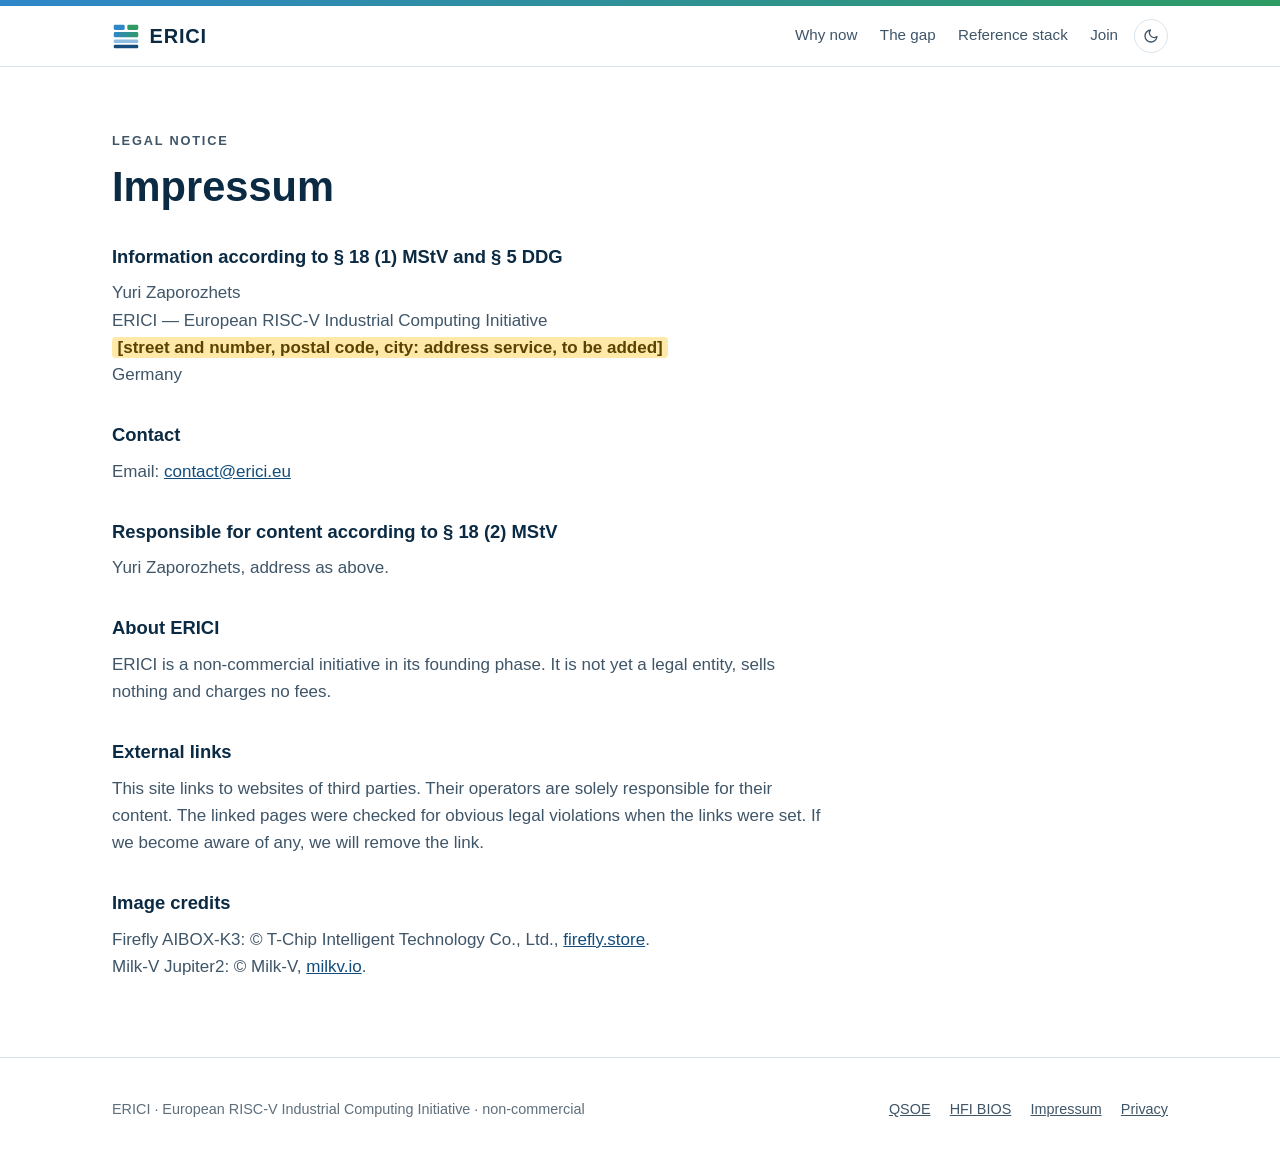
==== impressum.html @ 99420ef9 "Add Impressum and Privacy pages; move page script to site.js Both pages share the site frame and are" ====
<!DOCTYPE html>
<html lang="en">
<head>
  <meta charset="utf-8">
  <meta name="viewport" content="width=device-width, initial-scale=1">
  <title>Impressum — ERICI</title>
  <meta name="description" content="Legal notice for erici.eu.">
  <meta name="robots" content="noindex">
  <meta name="color-scheme" content="light dark">
  <link rel="icon" type="image/svg+xml" href="favicon.svg">
  <link rel="stylesheet" href="style.css">
  <script>
    /* apply a saved theme before first paint */
    try {
      var t = localStorage.getItem("erici-theme");
      if (t === "light" || t === "dark") document.documentElement.setAttribute("data-theme", t);
    } catch (e) {}
  </script>
</head>
<body>

<div class="brand-bar"></div>

<header class="site-head">
  <div class="wrap">
    <a class="logo" href="index.html" aria-label="ERICI home">
      <svg viewBox="0 0 32 32" aria-hidden="true">
        <defs>
          <linearGradient id="lg" x1="0" y1="0" x2="1" y2="0">
            <stop offset="0" stop-color="#2F86C9"/>
            <stop offset="1" stop-color="#2E9B64"/>
          </linearGradient>
        </defs>
        <rect x="2" y="3" width="12.5" height="6" rx="1.6" fill="#2F86C9"/>
        <rect x="17.5" y="3" width="12.5" height="6" rx="1.6" fill="#2E9B64"/>
        <rect x="2" y="11.5" width="28" height="6" rx="1.6" fill="url(#lg)"/>
        <rect x="2" y="20" width="28" height="4" rx="1.4" fill="#2F86C9" opacity="0.55"/>
        <rect x="2" y="26" width="28" height="4" rx="1.4" fill="#124C7C"/>
      </svg>
      ERICI
    </a>
    <nav class="nav" id="nav" aria-label="Sections">
      <a href="index.html#why">Why now</a>
      <a href="index.html#gap">The gap</a>
      <a href="index.html#stack">Reference stack</a>
      <a href="index.html#join">Join</a>
    </nav>
    <div class="head-tools">
      <button class="theme-toggle" id="theme-toggle" type="button" aria-label="Toggle dark mode">
        <svg viewBox="0 0 24 24" fill="none" stroke="currentColor" stroke-width="2"
             stroke-linecap="round" stroke-linejoin="round" aria-hidden="true">
          <path d="M21 12.8A9 9 0 1 1 11.2 3a7 7 0 0 0 9.8 9.8z"/>
        </svg>
      </button>
      <button class="menu-toggle" id="menu-toggle" type="button" aria-label="Menu"
              aria-controls="nav" aria-expanded="false">
        <svg width="18" height="18" viewBox="0 0 24 24" fill="none" stroke="currentColor"
             stroke-width="2" stroke-linecap="round" aria-hidden="true">
          <path d="M4 7h16M4 12h16M4 17h16"/>
        </svg>
      </button>
    </div>
  </div>
</header>

<main class="legal">
  <div class="wrap">
    <p class="section-tag">Legal notice</p>
    <h1>Impressum</h1>

    <h2>Information according to §&nbsp;18&nbsp;(1)&nbsp;MStV and §&nbsp;5&nbsp;DDG</h2>
    <p>
      Yuri Zaporozhets<br>
      ERICI — European RISC-V Industrial Computing Initiative<br>
      <span class="todo">[street and number, postal code, city: address service, to be added]</span><br>
      Germany
    </p>

    <h2>Contact</h2>
    <p>Email: <a href="mailto:contact@erici.eu">contact@erici.eu</a></p>

    <h2>Responsible for content according to §&nbsp;18&nbsp;(2)&nbsp;MStV</h2>
    <p>Yuri Zaporozhets, address as above.</p>

    <h2>About ERICI</h2>
    <p>
      ERICI is a non-commercial initiative in its founding phase. It is not yet a
      legal entity, sells nothing and charges no fees.
    </p>

    <h2>External links</h2>
    <p>
      This site links to websites of third parties. Their operators are solely
      responsible for their content. The linked pages were checked for obvious legal
      violations when the links were set. If we become aware of any, we will remove
      the link.
    </p>

    <h2>Image credits</h2>
    <p>
      Firefly AIBOX-K3: © T-Chip Intelligent Technology Co., Ltd.,
      <a href="https://www.firefly.store/collections/ai-box/products/aibox-k3-risc-v-edge-mini-pc">firefly.store</a>.<br>
      Milk-V Jupiter2: © Milk-V, <a href="https://milkv.io/jupiter2">milkv.io</a>.
    </p>
  </div>
</main>

<footer class="site-foot">
  <div class="wrap">
    <p>ERICI · European RISC-V Industrial Computing Initiative · non-commercial</p>
    <ul>
      <li><a href="https://qsoe.net">QSOE</a></li>
      <li><a href="https://qsoe.net/hfi">HFI BIOS</a></li>
      <li><a href="impressum.html">Impressum</a></li>
      <li><a href="privacy.html">Privacy</a></li>
    </ul>
  </div>
</footer>

<script src="site.js"></script>

</body>
</html>
---- style.css ----
/* ERICI — European RISC-V Industrial Computing Initiative — shared styles */

:root {
  /* palette from the Oct 2026 slides */
  --ink:      #0B2A43;
  --ink-soft: #3F5568;
  --muted:    #5E6E7B;
  --blue0:    #EAF4FB;
  --blue1:    #D4E9F8;
  --blue2:    #8DC3EA;
  --blue3:    #2F86C9;
  --blue4:    #124C7C;
  --green0:   #EAF7EF;
  --green1:   #D5F0DE;
  --green2:   #8ED3A6;
  --green3:   #2E9B64;
  --green4:   #14653D;
  --grey1:    #EEF2F5;
  --grey2:    #AAB6C0;

  --bg:       #FFFFFF;
  --bg-soft:  var(--blue0);
  --surface:  #FFFFFF;
  --line:     #D9E3EB;
  --link:     var(--blue4);
  --brand:    linear-gradient(90deg, var(--blue3), var(--green3));

  --font: "Helvetica Neue", Helvetica, Arial, "Liberation Sans", sans-serif;
  --mono: ui-monospace, "SFMono-Regular", Menlo, Consolas, "Liberation Mono", monospace;

  --wrap: 1120px;
  --gutter: clamp(16px, 4vw, 32px);
}

@media (prefers-color-scheme: dark) {
  :root:not([data-theme="light"]) {
    --ink:      #E6EEF5;
    --ink-soft: #B4C3D0;
    --muted:    #8A9BA9;
    --blue0:    #0F2232;
    --blue1:    #15324A;
    --blue2:    #2F6E9F;
    --blue3:    #4FA3E3;
    --blue4:    #8DC3EA;
    --green0:   #0F261B;
    --green1:   #163826;
    --green2:   #2E7A50;
    --green3:   #4CC08A;
    --green4:   #8ED3A6;
    --grey1:    #1A2632;
    --grey2:    #4A5A68;
    --bg:       #0A1620;
    --bg-soft:  #0E1E2B;
    --surface:  #102231;
    --line:     #1F3446;
    --link:     #8DC3EA;
  }
}

:root[data-theme="dark"] {
  --ink:      #E6EEF5;
  --ink-soft: #B4C3D0;
  --muted:    #8A9BA9;
  --blue0:    #0F2232;
  --blue1:    #15324A;
  --blue2:    #2F6E9F;
  --blue3:    #4FA3E3;
  --blue4:    #8DC3EA;
  --green0:   #0F261B;
  --green1:   #163826;
  --green2:   #2E7A50;
  --green3:   #4CC08A;
  --green4:   #8ED3A6;
  --grey1:    #1A2632;
  --grey2:    #4A5A68;
  --bg:       #0A1620;
  --bg-soft:  #0E1E2B;
  --surface:  #102231;
  --line:     #1F3446;
  --link:     #8DC3EA;
}

* { box-sizing: border-box; }

html {
  -webkit-text-size-adjust: 100%;
  scroll-behavior: smooth;
  scroll-padding-top: 72px;
}

body {
  margin: 0;
  font-family: var(--font);
  font-size: 17px;
  line-height: 1.6;
  color: var(--ink);
  background: var(--bg);
  overflow-x: hidden;
}

a { color: var(--link); }
a:hover { color: var(--green3); }

.wrap {
  max-width: var(--wrap);
  margin: 0 auto;
  padding: 0 var(--gutter);
}

/* ---- brand bar: the blue-to-green strip from the slides ---- */
.brand-bar {
  height: 6px;
  background: var(--brand);
}

/* ---- header ---- */
.site-head {
  position: sticky;
  top: 0;
  z-index: 10;
  background: color-mix(in srgb, var(--bg) 88%, transparent);
  backdrop-filter: blur(8px);
  -webkit-backdrop-filter: blur(8px);
  border-bottom: 1px solid var(--line);
}
.site-head .wrap {
  display: flex;
  align-items: center;
  justify-content: space-between;
  gap: 1rem;
  min-height: 60px;
}
.logo {
  display: flex;
  align-items: center;
  gap: 0.6rem;
  color: var(--ink);
  text-decoration: none;
  font-weight: 700;
  font-size: 1.25rem;
  letter-spacing: 0.04em;
}
.logo:hover { color: var(--ink); }
.logo svg { width: 28px; height: 28px; flex: none; }

.nav {
  display: flex;
  align-items: center;
  gap: 0.2rem 1.4rem;
}
.nav a {
  color: var(--ink-soft);
  text-decoration: none;
  font-size: 0.95rem;
  padding: 0.3rem 0;
  border-bottom: 2px solid transparent;
}
.nav a:hover { color: var(--ink); border-bottom-color: var(--green3); }

.theme-toggle {
  border: 1px solid var(--line);
  background: var(--surface);
  color: var(--ink-soft);
  border-radius: 999px;
  width: 34px;
  height: 34px;
  display: grid;
  place-items: center;
  cursor: pointer;
  flex: none;
}
.theme-toggle:hover { color: var(--ink); border-color: var(--blue2); }
.theme-toggle svg { width: 16px; height: 16px; }

.head-tools { display: flex; align-items: center; gap: 0.5rem; }
.nav { margin-left: auto; }
.menu-toggle { display: none; }

/* ---- hero ---- */
.hero {
  background:
    radial-gradient(60% 80% at 85% 20%, color-mix(in srgb, var(--green1) 70%, transparent), transparent 70%),
    linear-gradient(180deg, var(--bg-soft) 0%, var(--bg) 100%);
  padding: clamp(3rem, 8vw, 6rem) 0 clamp(3rem, 7vw, 5rem);
}
.hero .wrap {
  display: grid;
  grid-template-columns: minmax(0, 1.15fr) minmax(0, 1fr);
  gap: clamp(2rem, 5vw, 4rem);
  align-items: center;
}
.eyebrow {
  display: flex;
  align-items: center;
  gap: 0.7rem;
  margin: 0 0 1.2rem;
  color: var(--green4);
  font-weight: 700;
  font-size: 0.85rem;
  letter-spacing: 0.12em;
  text-transform: uppercase;
}
.eyebrow::before {
  content: "";
  width: 4px;
  height: 1.4em;
  background: var(--green3);
  flex: none;
}
.hero h1 {
  margin: 0;
  font-size: clamp(2.3rem, 5.4vw, 3.9rem);
  line-height: 1.08;
  letter-spacing: -0.015em;
  font-weight: 700;
}
.hero h1 .accent {
  background: var(--brand);
  -webkit-background-clip: text;
  background-clip: text;
  color: transparent;
}
.lede {
  margin: 1.4rem 0 0;
  max-width: 36em;
  font-size: clamp(1.05rem, 1.6vw, 1.2rem);
  color: var(--ink-soft);
}
.badges {
  display: flex;
  flex-wrap: wrap;
  gap: 0.5rem;
  margin: 1.6rem 0 0;
  padding: 0;
  list-style: none;
}
.badge {
  font-size: 0.82rem;
  font-weight: 600;
  padding: 0.3rem 0.75rem;
  border-radius: 999px;
  border: 1px solid var(--blue2);
  background: var(--blue1);
  color: var(--blue4);
}
.badge.green {
  border-color: var(--green2);
  background: var(--green1);
  color: var(--green4);
}
.cta {
  display: flex;
  flex-wrap: wrap;
  gap: 0.8rem;
  margin: 2rem 0 0;
}
.btn {
  display: inline-block;
  padding: 0.75rem 1.3rem;
  border-radius: 8px;
  font-weight: 600;
  text-decoration: none;
  border: 1.5px solid var(--blue3);
  color: var(--blue4);
  background: var(--surface);
}
.btn:hover { border-color: var(--green3); color: var(--green4); }
.btn.primary {
  border-color: transparent;
  background: var(--blue4);
  color: #FFFFFF;
}
.btn.primary:hover { background: var(--green4); color: #FFFFFF; }
:root[data-theme="dark"] .btn.primary { background: var(--blue3); color: #06121C; }
@media (prefers-color-scheme: dark) {
  :root:not([data-theme="light"]) .btn.primary { background: var(--blue3); color: #06121C; }
}

/* ---- hero stack figure (teaser for the reference stack section) ---- */
.stack {
  margin: 0;
  display: grid;
  gap: 8px;
}
.layer {
  border-radius: 8px;
  border: 1.5px solid var(--blue3);
  background: var(--blue1);
  padding: 0.7rem 1rem;
  text-align: center;
  line-height: 1.3;
}
.layer b { display: block; font-size: 1rem; }
.layer span { font-size: 0.82rem; color: var(--ink-soft); }
.layer.green { border-color: var(--green3); background: var(--green1); }
.layer.hv {
  /* fixed solid fills: white text must stay readable in both themes */
  border-color: #14653D;
  background: #2E9B64;
  color: #FFFFFF;
}
.layer.hv span { color: rgba(255, 255, 255, 0.85); }
.layer.soc {
  border-color: #124C7C;
  background: #124C7C;
  color: #FFFFFF;
}
.layer.soc span { color: rgba(255, 255, 255, 0.8); }
.parts {
  display: grid;
  grid-template-columns: 1fr 1fr;
  gap: 8px;
}
.stack figcaption {
  margin-top: 0.4rem;
  font-size: 0.82rem;
  color: var(--muted);
  text-align: center;
}
.stack figcaption a { color: inherit; }

/* ---- sections ---- */
.section {
  padding: clamp(3rem, 7vw, 5rem) 0;
  border-top: 1px solid var(--line);
}
.section.alt { background: var(--bg-soft); }
.section-tag {
  margin: 0 0 0.4rem;
  color: var(--green4);
  font-weight: 700;
  font-size: 0.8rem;
  letter-spacing: 0.14em;
  text-transform: uppercase;
}
.section h2 {
  margin: 0 0 1rem;
  font-size: clamp(1.7rem, 3.4vw, 2.3rem);
  line-height: 1.15;
}
.section p { max-width: 42em; color: var(--ink-soft); }
.section p.wide { max-width: none; }   /* intro above full-width content */
.placeholder {
  border: 1.5px dashed var(--grey2);
  border-radius: 8px;
  padding: 1.2rem 1.4rem;
  color: var(--muted);
  font-size: 0.95rem;
  max-width: 42em;
}

/* ---- why now: reasons ---- */
.reasons {
  display: grid;
  grid-template-columns: repeat(4, minmax(0, 1fr));
  gap: 1.2rem;
  margin: 2rem 0 0;
}
.reason {
  border: 1px solid var(--line);
  border-top: 4px solid var(--blue3);
  border-radius: 10px;
  background: var(--surface);
  padding: 1.1rem 1.2rem 1.2rem;
}
.reason:nth-child(even) { border-top-color: var(--green3); }
.reason .num {
  display: inline-grid;
  place-items: center;
  width: 1.9rem;
  height: 1.9rem;
  border-radius: 50%;
  background: var(--green3);
  color: #FFFFFF;
  font-weight: 700;
  font-size: 0.95rem;
}
.reason h3 { margin: 0.7rem 0 0.4rem; font-size: 1.1rem; line-height: 1.25; }
.section .reason p { margin: 0; font-size: 0.95rem; }

/* ---- why now: timeline ---- */
.timeline {
  list-style: none;
  margin: 0;
  padding: 0;
  display: grid;
  grid-template-columns: repeat(6, minmax(0, 1fr));
  position: relative;
}
/* the rail: blue-to-green, like the brand bar */
.timeline::before {
  content: "";
  position: absolute;
  left: 0;
  right: 0;
  top: 0.55rem;
  height: 3px;
  background: var(--brand);
  border-radius: 2px;
}
.timeline li {
  position: relative;
  padding: 1.7rem 0.8rem 0 0;
}
.timeline li::before {
  content: "";
  position: absolute;
  top: 0.15rem;
  left: 0;
  width: 0.85rem;
  height: 0.85rem;
  border-radius: 50%;
  background: var(--bg);
  border: 3px solid var(--blue3);
}
.section.alt .timeline li::before { background: var(--bg-soft); }
.timeline li.now::before { background: var(--green3); border-color: var(--green3); }
.timeline b { display: block; font-size: 1.15rem; }
.timeline span { display: block; font-size: 0.9rem; color: var(--ink-soft); line-height: 1.4; }
.timeline li.now b { color: var(--green4); }

.closing { margin-top: 2.5rem; font-size: 1.08rem; }

/* ---- the gap: product cards ---- */
.products {
  display: grid;
  grid-template-columns: repeat(2, minmax(0, 1fr));
  gap: 1.5rem;
  margin: 2rem 0 0;
}
.product {
  display: flex;
  flex-direction: column;
  border: 1px solid var(--line);
  border-radius: 10px;
  overflow: hidden;
  background: var(--surface);
}
.product-img {
  display: flex;
  align-items: center;
  justify-content: center;
  height: 240px;
  padding: 1rem;
  overflow: hidden;
}
/* each photo sits on the background it was shot on */
.product-img.light { background: #FFFFFF; }
.product-img.light img { height: 150%; max-width: none; }   /* trim the photo's white margin */
.product-img.dark {
  background: #010101;
}
/* the Milk-V photo has its own black-to-green backdrop: fade its top and right edges to black */
.product-img.dark img {
  -webkit-mask-image: linear-gradient(to left, transparent 0, #000 30%),
                      linear-gradient(to bottom, transparent 0, #000 20%);
  -webkit-mask-composite: source-in;
  mask-image: linear-gradient(to left, transparent 0, #000 30%),
              linear-gradient(to bottom, transparent 0, #000 20%);
  mask-composite: intersect;
}
.product-img img {
  display: block;
  height: 100%;
  width: auto;
  max-width: 100%;
  object-fit: contain;
}
.product-body { padding: 1.1rem 1.3rem 1.2rem; display: flex; flex-direction: column; flex: 1; }
.product h3 { margin: 0; font-size: 1.2rem; }
.product .maker { margin: 0.15rem 0 0.7rem; font-size: 0.9rem; color: var(--muted); }
.product ul { margin: 0 0 1rem; padding-left: 1.1rem; color: var(--ink-soft); font-size: 0.95rem; }
.product li { margin: 0.2rem 0; }
.product .credit {
  margin: auto 0 0;
  padding-top: 0.7rem;
  border-top: 1px solid var(--line);
  font-size: 0.8rem;
  color: var(--muted);
}

/* ---- the gap: checklist ---- */
.sub { margin: 3rem 0 1rem; font-size: 1.3rem; }
.table-scroll { overflow-x: auto; }
.checklist {
  width: 100%;
  border-collapse: collapse;
  background: var(--surface);
  border: 1px solid var(--line);
  border-radius: 10px;
  overflow: hidden;
  font-size: 0.95rem;
}
.checklist th,
.checklist td {
  padding: 0.7rem 1rem;
  text-align: left;
  border-bottom: 1px solid var(--line);
  vertical-align: middle;
}
.checklist thead th {
  background: var(--blue1);
  color: var(--blue4);
  font-size: 0.8rem;
  letter-spacing: 0.08em;
  text-transform: uppercase;
}
.checklist tbody th { font-weight: 500; color: var(--ink); }
.checklist tbody tr:last-child > * { border-bottom: 0; }
.checklist td { white-space: nowrap; width: 1%; }
.mark {
  display: inline-flex;
  align-items: center;
  gap: 0.4rem;
  font-size: 0.85rem;
  font-weight: 600;
}
.mark::before {
  content: "";
  width: 0.7rem;
  height: 0.7rem;
  border-radius: 50%;
  flex: none;
}
.mark.yes  { color: var(--green4); }
.mark.yes::before  { background: var(--green3); }
.mark.part { color: var(--blue4); }
.mark.part::before { background: linear-gradient(90deg, var(--blue3) 50%, transparent 50%);
                     border: 1.5px solid var(--blue3); }
.mark.none { color: var(--muted); }
.mark.none::before { border: 1.5px solid var(--grey2); }

.note { font-size: 0.85rem; color: var(--muted) !important; margin-top: 1rem; }
.takeaway {
  margin: 2rem 0 0;
  padding: 1.1rem 1.4rem;
  border-left: 4px solid var(--green3);
  background: var(--green0);
  border-radius: 0 8px 8px 0;
  color: var(--ink) !important;
  font-size: 1.08rem;
  font-weight: 500;
}

/* ---- reference stack: layer table ---- */
.layers { margin: 2rem 0 0; display: grid; gap: 8px; }
.lrow {
  display: grid;
  grid-template-columns: minmax(0, 15rem) minmax(0, 1.3fr) minmax(0, 1fr);
  gap: 0;
  border: 1px solid var(--line);
  border-radius: 10px;
  overflow: hidden;
  background: var(--surface);
}
.lrow > * { padding: 0.85rem 1.1rem; }
.lrow.head {
  border: 0;
  background: none;
  font-size: 0.78rem;
  font-weight: 700;
  letter-spacing: 0.1em;
  text-transform: uppercase;
  color: var(--muted);
}
.lrow.head > * { padding-top: 0; padding-bottom: 0.2rem; }
.lname b, .lex b { display: block; line-height: 1.3; }
.lname span, .lex span { display: block; font-size: 0.88rem; line-height: 1.4; }
.lname span { opacity: 0.85; }
.lex span { color: var(--ink-soft); }
.lex b a { color: inherit; text-decoration-color: var(--blue2); text-underline-offset: 3px; }
.lex b a:hover { color: var(--green3); }
/* layer colors match the hero stack; fixed fills keep white text readable in both themes */
.l-gp { background: var(--blue1); border-right: 3px solid var(--blue3); }
.l-rt { background: var(--green1); border-right: 3px solid var(--green3); }
.l-hv { background: #2E9B64; color: #FFFFFF; }
.l-fw { background: var(--blue1); border-right: 3px solid var(--blue3); }
.l-hw { background: #124C7C; color: #FFFFFF; }
.alts {
  list-style: none;
  margin: 0;
  display: flex;
  flex-wrap: wrap;
  align-content: center;
  gap: 0.4rem;
  border-left: 1px dashed var(--line);
}
.alts li {
  font-size: 0.85rem;
  padding: 0.2rem 0.65rem;
  border-radius: 999px;
  border: 1px solid var(--grey2);
  color: var(--ink-soft);
  background: var(--bg);
}

/* ---- reference stack: boot example ---- */
.boot {
  display: grid;
  grid-template-columns: minmax(0, 1fr) minmax(0, 1fr);
  gap: 1rem clamp(2rem, 5vw, 4rem);
  align-items: center;
  margin-top: 1.5rem;
}
.code {
  margin: 0;
  padding: 1.1rem 1.3rem;
  border-radius: 10px;
  background: #0B2A43;
  color: #E6EEF5;
  font-family: var(--mono);
  font-size: 0.9rem;
  line-height: 1.6;
  overflow-x: auto;
}
.code .c { color: #8ED3A6; }

/* ---- join ---- */
.join {
  display: grid;
  grid-template-columns: minmax(0, 1fr) minmax(0, 1fr);
  gap: 1rem clamp(2rem, 5vw, 4rem);
}
.join .sub { margin-top: 2rem; }
.invite, .principles { list-style: none; margin: 0; padding: 0; }
.invite li {
  padding: 0.75rem 0 0.75rem 1.1rem;
  border-left: 3px solid var(--blue3);
  margin-bottom: 0.6rem;
  background: var(--surface);
  border-radius: 0 8px 8px 0;
}
.invite li:nth-child(even) { border-left-color: var(--green3); }
.invite b { display: block; }
.invite span { display: block; font-size: 0.92rem; color: var(--ink-soft); }
.principles li {
  position: relative;
  padding: 0 0 0.9rem 1.8rem;
  color: var(--ink-soft);
}
.principles li::before {
  content: "";
  position: absolute;
  left: 0;
  top: 0.3rem;
  width: 1rem;
  height: 1rem;
  border-radius: 50%;
  background: var(--green3);
  /* check mark */
  -webkit-mask: url("data:image/svg+xml,%3Csvg xmlns='http://www.w3.org/2000/svg' viewBox='0 0 16 16'%3E%3Ccircle cx='8' cy='8' r='8'/%3E%3C/svg%3E");
}
.principles li::after {
  content: "";
  position: absolute;
  left: 0.33rem;
  top: 0.48rem;
  width: 0.3rem;
  height: 0.52rem;
  border: solid #FFFFFF;
  border-width: 0 2px 2px 0;
  transform: rotate(45deg);
}
.principles b { color: var(--ink); }
.contact {
  margin-top: 1.2rem;
  padding: 1.4rem 1.5rem;
  border-radius: 10px;
  background: var(--surface);
  border: 1px solid var(--line);
  position: relative;
  overflow: hidden;
}
.contact::before {
  content: "";
  position: absolute;
  top: 0;
  left: 0;
  right: 0;
  height: 4px;
  background: var(--brand);
}
.contact-title { margin: 0 0 0.9rem; font-size: 1.2rem; font-weight: 700; color: var(--ink) !important; }
.section .contact-who { margin: 0.9rem 0 0; font-size: 0.88rem; color: var(--muted); }

/* ---- footer ---- */
.site-foot {
  border-top: 1px solid var(--line);
  padding: 2.5rem 0 3rem;
  font-size: 0.9rem;
  color: var(--muted);
}
.site-foot .wrap {
  display: flex;
  flex-wrap: wrap;
  justify-content: space-between;
  gap: 1rem 2rem;
}
.site-foot p { margin: 0; }
.site-foot ul {
  display: flex;
  flex-wrap: wrap;
  gap: 0.4rem 1.2rem;
  margin: 0;
  padding: 0;
  list-style: none;
}
.site-foot a { color: var(--ink-soft); }

/* ---- responsive ---- */
@media (max-width: 1000px) {
  .reasons { grid-template-columns: repeat(2, minmax(0, 1fr)); }
}

@media (max-width: 860px) {
  .hero .wrap { grid-template-columns: 1fr; }
  .products { grid-template-columns: 1fr; }
  .join { grid-template-columns: 1fr; }
  .boot { grid-template-columns: 1fr; }
  .lrow { grid-template-columns: minmax(0, 12rem) minmax(0, 1fr); }
  .lrow .alts { grid-column: 1 / -1; border-left: 0; border-top: 1px dashed var(--line); }
  .lrow.head { display: none; }
  .alts::before { content: "Alternatives:"; font-size: 0.85rem; color: var(--muted); padding: 0.2rem 0.2rem 0.2rem 0; }
  .stack { max-width: 460px; }
}

@media (max-width: 720px) {
  .menu-toggle {
    display: grid;
    place-items: center;
    width: 34px;
    height: 34px;
    border: 1px solid var(--line);
    border-radius: 8px;
    background: var(--surface);
    color: var(--ink);
    cursor: pointer;
  }
  .nav {
    position: absolute;
    top: 100%;
    left: 0;
    right: 0;
    flex-direction: column;
    align-items: stretch;
    gap: 0;
    padding: 0.4rem var(--gutter) 0.8rem;
    background: var(--bg);
    border-bottom: 1px solid var(--line);
    display: none;
  }
  .nav.open { display: flex; }
  .reasons { grid-template-columns: 1fr; }
  /* vertical timeline on phones */
  .timeline { grid-template-columns: 1fr; padding-left: 1.6rem; }
  .lrow { grid-template-columns: 1fr; }
  .lname { border-right: 0 !important; }
  .timeline::before { left: 0.4rem; right: auto; top: 0.3rem; bottom: 0.3rem; width: 3px; height: auto;
                      background: linear-gradient(180deg, var(--blue3), var(--green3)); }
  .timeline li { padding: 0 0 1rem; }
  .timeline li::before { left: -1.6rem; top: 0.3rem; }
  .timeline b { display: inline; margin-right: 0.5rem; }
  .timeline span { display: inline; }
  .checklist th, .checklist td { padding: 0.6rem 0.7rem; }
  .checklist td { white-space: normal; }
  .nav a { padding: 0.65rem 0; border-bottom: 1px solid var(--line); }
}

/* ---- legal pages ---- */
.legal { padding: clamp(2.5rem, 6vw, 4rem) 0 4rem; }
.legal h1 { margin: 0 0 1.5rem; font-size: clamp(2rem, 4vw, 2.6rem); line-height: 1.1; }
.legal h2 { margin: 2rem 0 0.5rem; font-size: 1.15rem; }
.legal p { max-width: 42em; color: var(--ink-soft); margin: 0 0 0.8rem; }
.legal p.wide { max-width: none; }
.legal .note { font-size: 0.85rem; color: var(--muted); margin-top: 2.5rem; }
/* marks text that must be filled in before publishing */
.todo {
  background: #FFE9A8;
  color: #5A4200;
  padding: 0.05rem 0.35rem;
  border-radius: 4px;
  font-weight: 600;
}
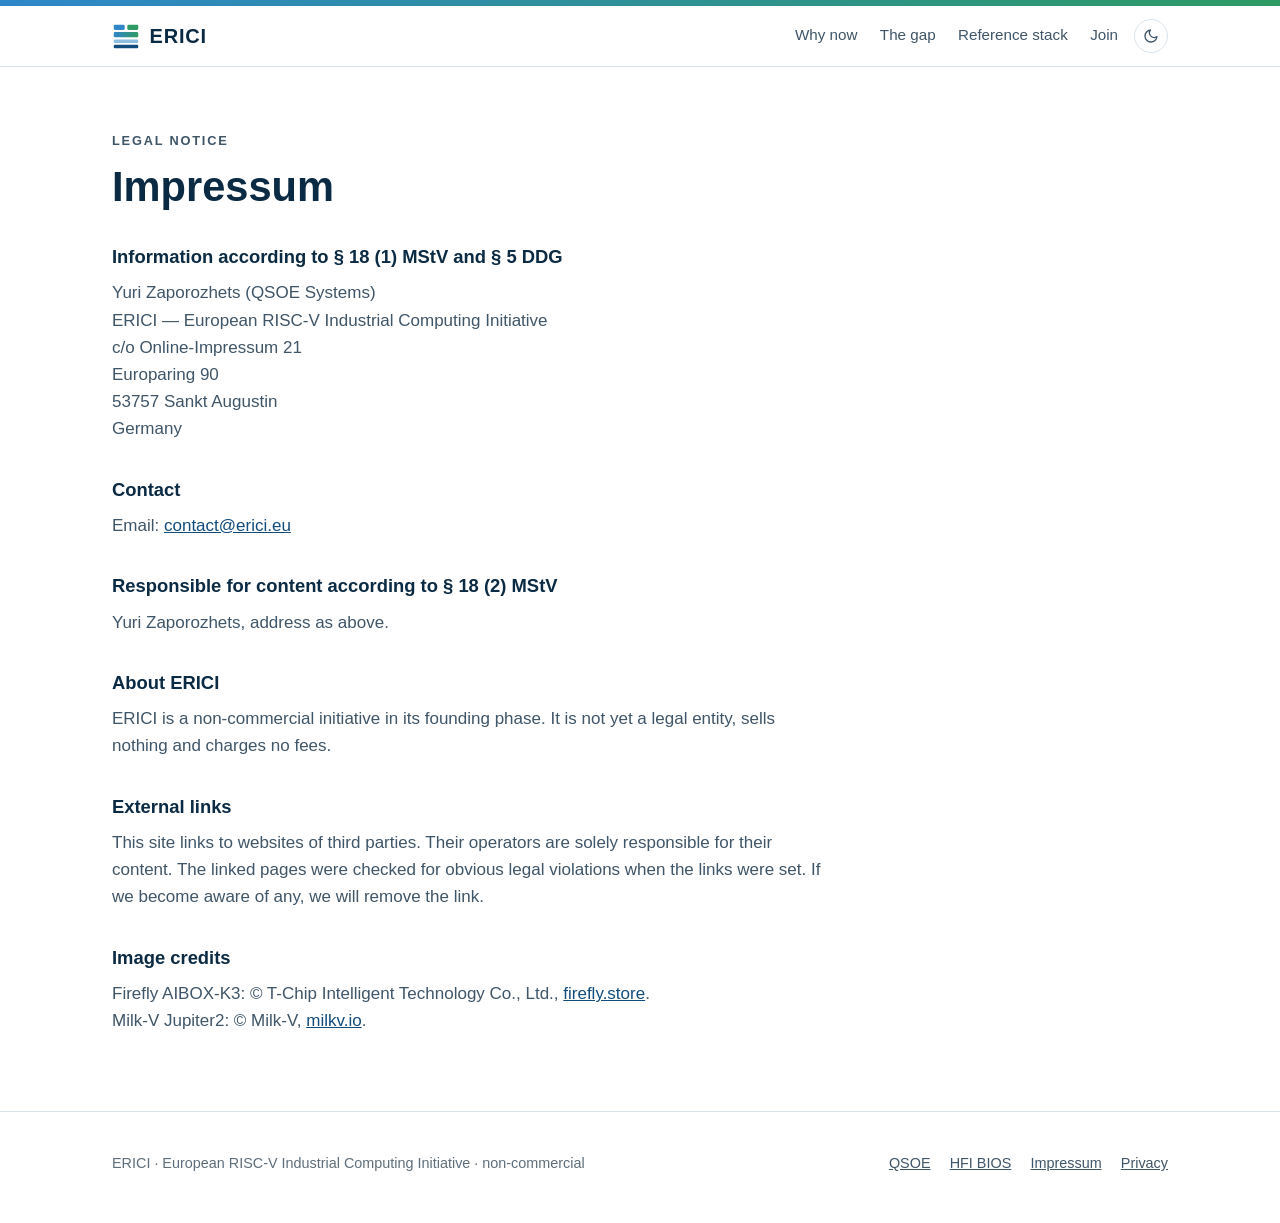
==== commit adc7f2a9: "Reposition ERICI as coordinator of a verified reference stack; add the demo Hero: ERICI coordinates " ====
--- a/impressum.html
+++ b/impressum.html
@@ -70,9 +70,11 @@
 
     <h2>Information according to §&nbsp;18&nbsp;(1)&nbsp;MStV and §&nbsp;5&nbsp;DDG</h2>
     <p>
-      Yuri Zaporozhets<br>
+      Yuri Zaporozhets (QSOE Systems)<br>
       ERICI — European RISC-V Industrial Computing Initiative<br>
-      <span class="todo">[street and number, postal code, city: address service, to be added]</span><br>
+      c/o Online-Impressum 21<br>
+      Europaring 90<br>
+      53757 Sankt Augustin<br>
       Germany
     </p>
 
--- a/style.css
+++ b/style.css
@@ -574,9 +574,10 @@
 .l-gp { background: var(--blue1); border-right: 3px solid var(--blue3); }
 .l-rt { background: var(--green1); border-right: 3px solid var(--green3); }
 .l-hv { background: #2E9B64; color: #FFFFFF; }
+.l-bl { background: var(--green1); border-right: 3px solid var(--green3); }
 .l-fw { background: var(--blue1); border-right: 3px solid var(--blue3); }
 .l-hw { background: #124C7C; color: #FFFFFF; }
-.alts {
+.iface {
   list-style: none;
   margin: 0;
   display: flex;
@@ -585,14 +586,17 @@
   gap: 0.4rem;
   border-left: 1px dashed var(--line);
 }
-.alts li {
-  font-size: 0.85rem;
+.iface li {
+  font-family: var(--mono);
+  font-size: 0.8rem;
   padding: 0.2rem 0.65rem;
   border-radius: 999px;
   border: 1px solid var(--grey2);
   color: var(--ink-soft);
   background: var(--bg);
 }
+.iface a { color: inherit; text-underline-offset: 3px; }
+.iface.none li { border-style: dashed; font-family: inherit; color: var(--muted); }
 
 /* ---- reference stack: boot example ---- */
 .boot {
@@ -614,6 +618,51 @@
   overflow-x: auto;
 }
 .code .c { color: #8ED3A6; }
+
+/* ---- reference stack: "built to outlast" pair, reusing the why-now cards ---- */
+.outlast { display: grid; grid-template-columns: repeat(2, minmax(0, 1fr)); gap: 1.2rem; }
+.outlast .reason h3 { margin-top: 0; }
+
+/* ---- reference stack: demonstration video (a link out, nothing embedded) ---- */
+.demo { margin: 0; }
+.demo-shot {
+  position: relative;
+  display: block;
+  border-radius: 10px;
+  overflow: hidden;
+  border: 1px solid var(--line);
+}
+.demo-shot img { display: block; width: 100%; height: auto; }
+.demo-shot .play {
+  position: absolute;
+  inset: 0;
+  margin: auto;
+  width: 68px;
+  height: 68px;
+  border-radius: 50%;
+  background: rgba(11, 42, 67, 0.82);
+  box-shadow: 0 0 0 3px rgba(255, 255, 255, 0.85);
+  transition: background 0.15s;
+}
+.demo-shot .play::after {
+  content: "";
+  position: absolute;
+  top: 50%;
+  left: 54%;
+  transform: translate(-50%, -50%);
+  border-style: solid;
+  border-width: 13px 0 13px 22px;
+  border-color: transparent transparent transparent #FFFFFF;
+}
+.demo-shot:hover .play { background: rgba(46, 155, 100, 0.92); }
+.demo figcaption {
+  display: flex;
+  flex-wrap: wrap;
+  align-items: center;
+  gap: 0.6rem 1rem;
+  margin-top: 1rem;
+}
+.demo figcaption span { font-size: 0.88rem; color: var(--muted); }
 
 /* ---- join ---- */
 .join {
@@ -717,10 +766,12 @@
   .products { grid-template-columns: 1fr; }
   .join { grid-template-columns: 1fr; }
   .boot { grid-template-columns: 1fr; }
+  .outlast { grid-template-columns: 1fr; }
   .lrow { grid-template-columns: minmax(0, 12rem) minmax(0, 1fr); }
-  .lrow .alts { grid-column: 1 / -1; border-left: 0; border-top: 1px dashed var(--line); }
+  .lrow .iface { grid-column: 1 / -1; border-left: 0; border-top: 1px dashed var(--line); }
   .lrow.head { display: none; }
-  .alts::before { content: "Alternatives:"; font-size: 0.85rem; color: var(--muted); padding: 0.2rem 0.2rem 0.2rem 0; }
+  .iface::before { content: "Interface below:"; font-size: 0.85rem; color: var(--muted);
+                   padding: 0.2rem 0.2rem 0.2rem 0; }
   .stack { max-width: 460px; }
 }
 
@@ -781,3 +832,44 @@
   border-radius: 4px;
   font-weight: 600;
 }
+/* keeps hyphenated terms such as "ERICI-compatible" on one line */
+.nowrap { white-space: nowrap; }
+
+/* ---- installation in the hero: small above the stack, full width on click ---- */
+.has-factory .wrap {
+  row-gap: 1.5rem;
+  grid-template-areas:
+    "text factory"
+    "text stack";
+  align-items: start;
+}
+.hero-text { grid-area: text; align-self: center; }
+.has-factory .stack { grid-area: stack; }
+.factory {
+  grid-area: factory;
+  align-self: end;
+  display: block;
+  width: 100%;
+  margin: 0;
+  padding: 0;
+  border: 0;
+  background: none;
+  cursor: zoom-in;
+}
+.factory img { display: block; width: 100%; height: auto; }
+.factory:focus-visible { outline: 2px solid var(--blue3); outline-offset: 4px; border-radius: 6px; }
+.has-factory .wrap.expanded {
+  grid-template-areas:
+    "factory factory"
+    "text stack";
+}
+.expanded .factory { cursor: zoom-out; }
+@media (max-width: 860px) {
+  .has-factory .wrap,
+  .has-factory .wrap.expanded {
+    grid-template-areas:
+      "factory"
+      "text"
+      "stack";
+  }
+}
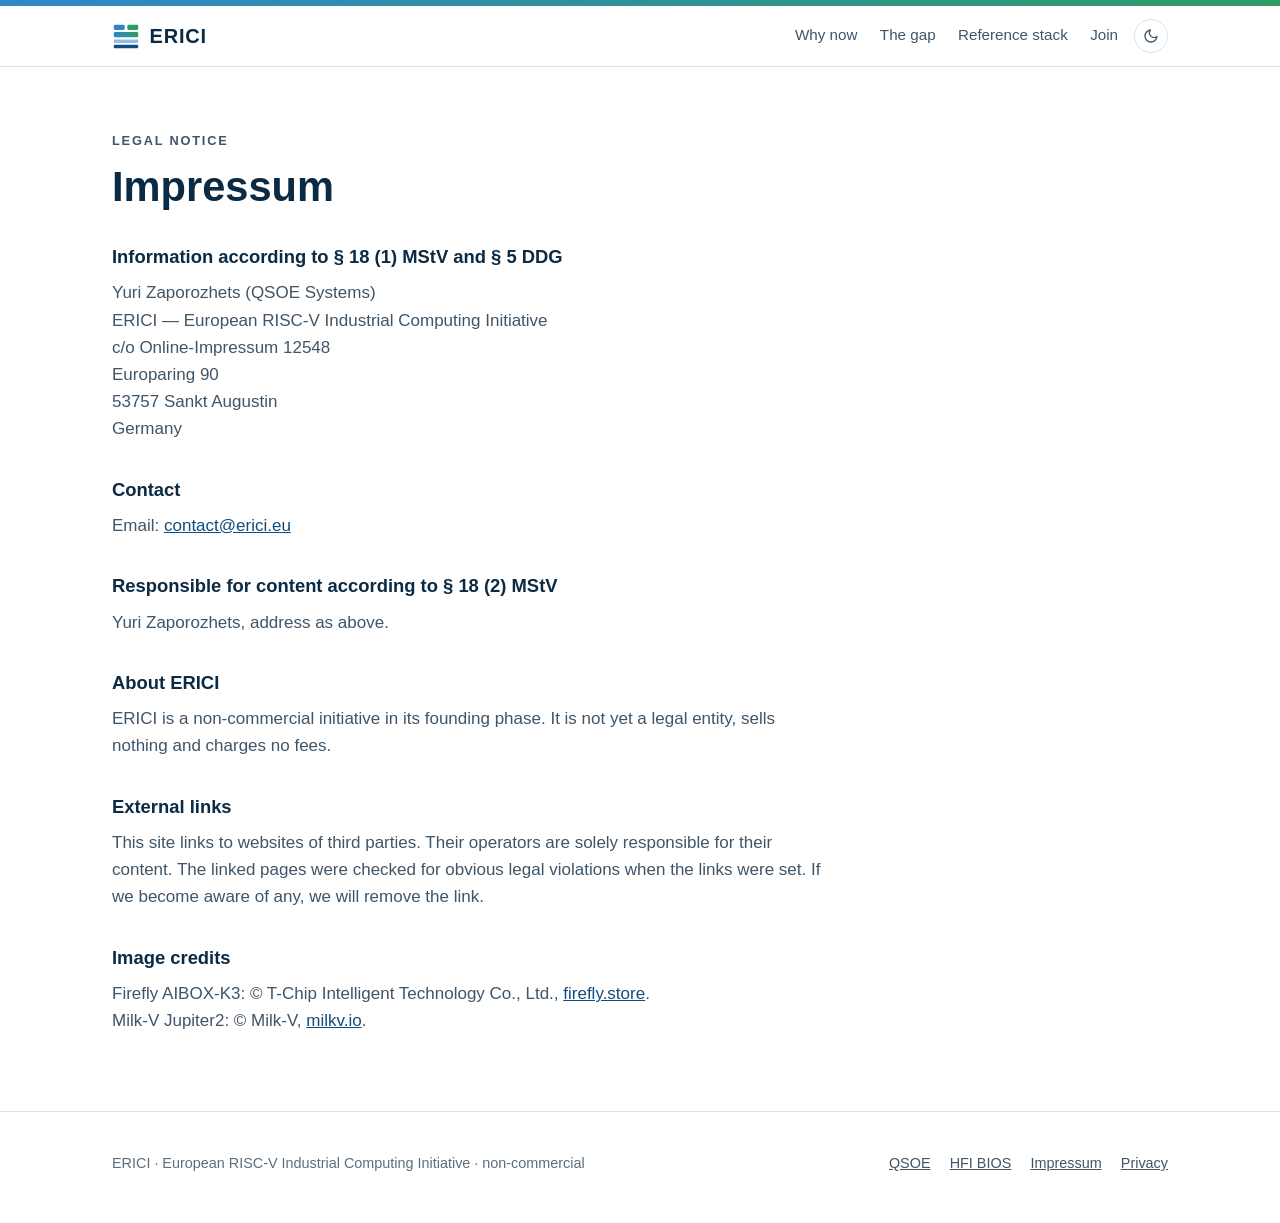
==== commit 76967526: "impressum.html: update online impressum c/o number Signed-off-by: Yuri Zaporozhets <yuriz@qsoe.net>" ====
--- a/impressum.html
+++ b/impressum.html
@@ -72,7 +72,7 @@
     <p>
       Yuri Zaporozhets (QSOE Systems)<br>
       ERICI — European RISC-V Industrial Computing Initiative<br>
-      c/o Online-Impressum 21<br>
+      c/o Online-Impressum 12548<br>
       Europaring 90<br>
       53757 Sankt Augustin<br>
       Germany
